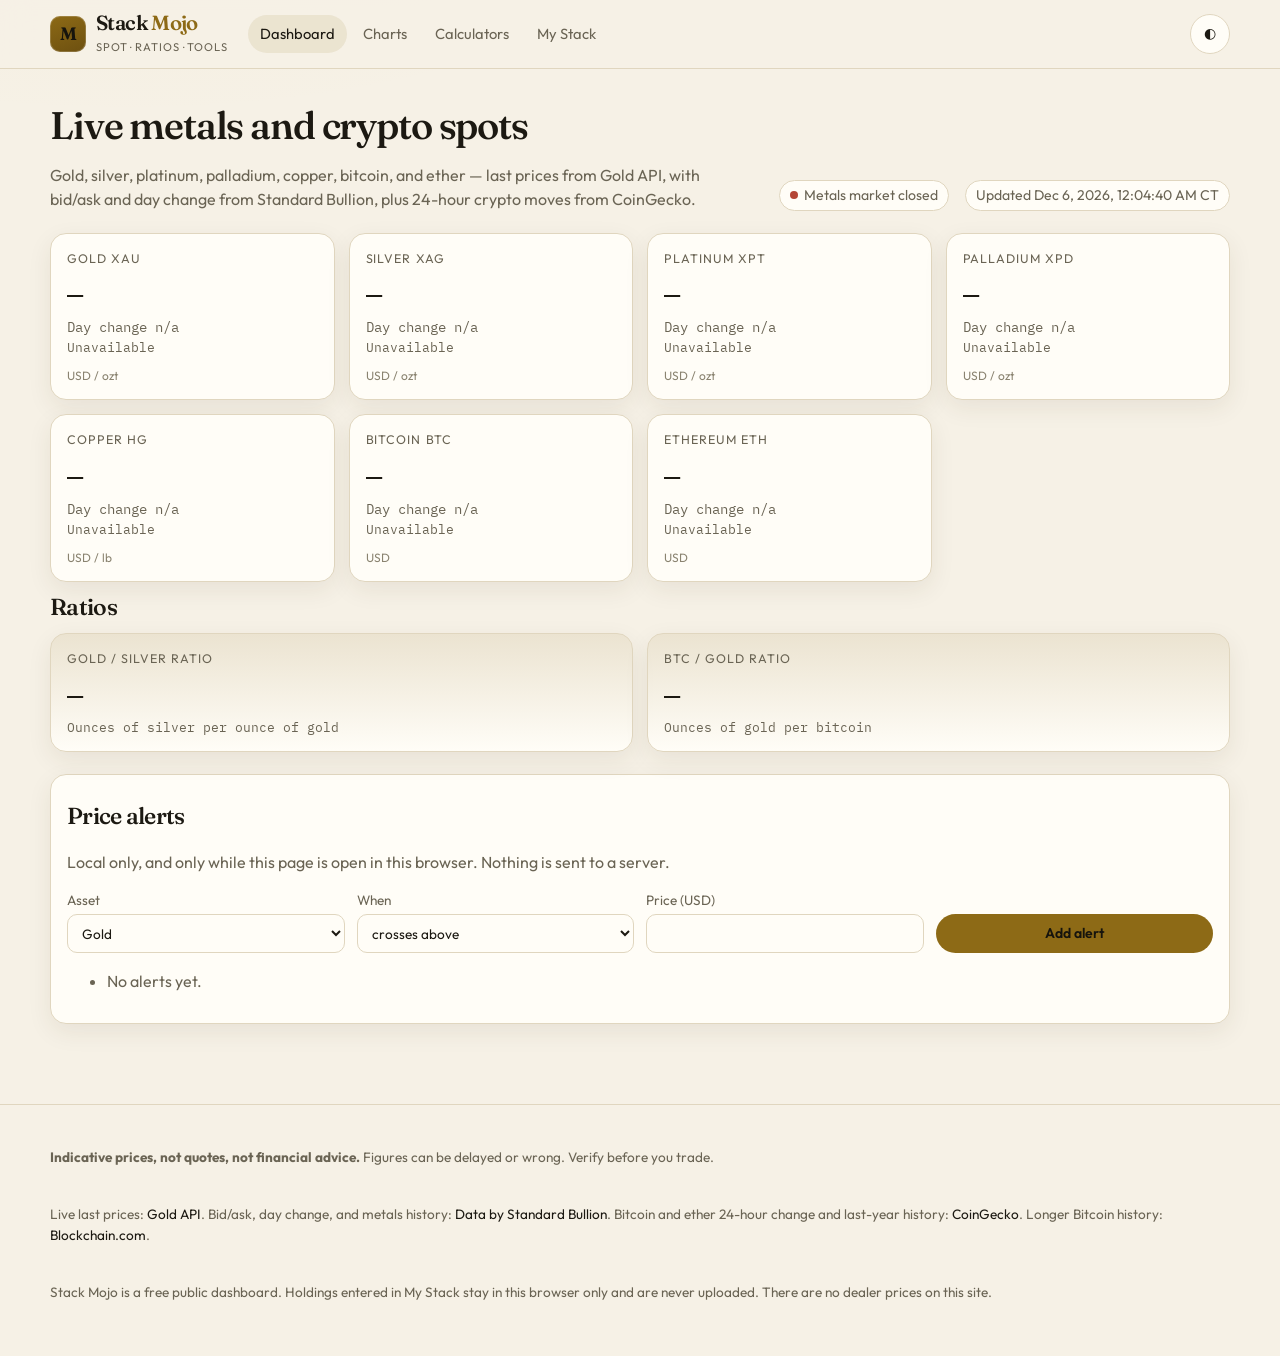
==== index.html @ 8f30abaa "Add Stack Mojo, a public metals and crypto spot dashboard. Static PWA with live Gold API last prices" ====
<!DOCTYPE html>
<html lang="en">
<head>
  <meta charset="utf-8">
  <meta name="viewport" content="width=device-width, initial-scale=1">
  <meta name="theme-color" content="#10120e">
  <meta name="description" content="Live gold, silver, platinum, palladium, copper, bitcoin and ether spots, ratios, and tools.">
  <title>Dashboard — Stack Mojo</title>
  <link rel="icon" href="assets/favicon.svg" type="image/svg+xml">
  <link rel="apple-touch-icon" href="assets/icons/icon-192.png">
  <link rel="manifest" href="manifest.webmanifest">
  <link rel="preconnect" href="https://fonts.googleapis.com">
  <link rel="preconnect" href="https://fonts.gstatic.com" crossorigin>
  <link href="https://fonts.googleapis.com/css2?family=Fraunces:opsz,wght@9..144,500;9..144,650&family=IBM+Plex+Mono:wght@400;500&family=Outfit:wght@400;500;600&display=swap" rel="stylesheet">
  <link rel="stylesheet" href="css/app.css">
  <script src="js/core.js"></script>

</head>
<body>
  <header class="site-header">
    <div class="wrap header-inner">
      <a class="brand" href="index.html">
        <span class="mark" aria-hidden="true">M</span>
        <span><span class="brand-name">Stack <span>Mojo</span></span><span class="brand-tag">Spot · Ratios · Tools</span></span>
      </a>
      <nav class="primary" aria-label="Primary">
        <a href="index.html"  aria-current="page">Dashboard</a>
        <a href="charts.html" >Charts</a>
        <a href="calculators.html" >Calculators</a>
        <a href="stack.html" >My Stack</a>
      </nav>
      <div class="header-actions">
        <button class="icon-btn" type="button" id="theme-toggle" title="Toggle theme" aria-label="Toggle color theme">◐</button>
      </div>
    </div>
  </header>

<main class="wrap">

    <section class="hero">
      <div>
        <h1>Live metals and crypto spots</h1>
        <p class="lede">Gold, silver, platinum, palladium, copper, bitcoin, and ether — last prices from Gold API, with bid/ask and day change from Standard Bullion, plus 24-hour crypto moves from CoinGecko.</p>
      </div>
      <div class="meta-row">
        <span class="pill" id="market-status"><span class="dot"></span> Checking market…</span>
        <span class="pill" id="last-updated">Updating…</span>
      </div>
    </section>
    <p class="notice" id="feed-error" hidden></p>
    <section class="grid quotes" id="quotes" aria-live="polite"></section>
    <h2>Ratios</h2>
    <section class="grid quotes" id="ratios"></section>
    <section class="card" id="alert-box" style="margin-top:22px">
      <h2>Price alerts</h2>
      <p class="muted">Local only, and only while this page is open in this browser. Nothing is sent to a server.</p>
      <form id="alert-form" class="form-grid" style="margin:12px 0">
        <label>Asset
          <select name="asset">
            <option value="xau">Gold</option><option value="xag">Silver</option>
            <option value="xpt">Platinum</option><option value="xpd">Palladium</option>
            <option value="hg">Copper</option><option value="btc">Bitcoin</option><option value="eth">Ethereum</option>
          </select>
        </label>
        <label>When
          <select name="op"><option value="above">crosses above</option><option value="below">crosses below</option></select>
        </label>
        <label>Price (USD)
          <input name="price" type="number" step="any" required>
        </label>
        <label>&nbsp;<button class="btn btn-gold" type="submit">Add alert</button></label>
      </form>
      <ul id="alert-list"></ul>
    </section>

</main>
  <script src="js/prices.js"></script>
  <script src="js/dashboard.js"></script>
  <script src="js/alerts.js"></script>

  <footer class="site-footer">
    <div class="wrap">
      <p><strong>Indicative prices, not quotes, not financial advice.</strong> Figures can be delayed or wrong. Verify before you trade.</p>
      <p>Live last prices: <a href="https://gold-api.com">Gold API</a>. Bid/ask, day change, and metals history: <a href="https://standardbullion.com">Data by Standard Bullion</a>. Bitcoin and ether 24-hour change and last-year history: <a href="https://www.coingecko.com">CoinGecko</a>. Longer Bitcoin history: <a href="https://www.blockchain.com">Blockchain.com</a>.</p>
      <p>Stack Mojo is a free public dashboard. Holdings entered in My Stack stay in this browser only and are never uploaded. There are no dealer prices on this site.</p>
    </div>
  </footer>
  <script>
    document.getElementById("theme-toggle")?.addEventListener("click", () => Mojo.toggleTheme());
  </script>
  <script src="js/sw-register.js"></script>
</body>
</html>
---- css/app.css ----
:root {
  --bg: #10120e;
  --bg-elev: #181b14;
  --bg-card: #1c2018;
  --bg-soft: #24281f;
  --line: #32382c;
  --line-strong: #4a5340;
  --text: #f3ebd4;
  --muted: #a39a82;
  --faint: #6f6a58;
  --gold: #e2b857;
  --gold-deep: #c4922a;
  --gold-dim: rgba(226, 184, 87, 0.14);
  --up: #7dcea0;
  --down: #e07a6a;
  --warn: #e0b86a;
  --shadow: 0 10px 30px rgba(0, 0, 0, 0.28);
  --radius: 16px;
  --font: "Outfit", "Segoe UI", sans-serif;
  --display: "Fraunces", Georgia, serif;
  --mono: "IBM Plex Mono", ui-monospace, monospace;
  color-scheme: dark;
}

[data-theme="light"] {
  --bg: #f6f1e6;
  --bg-elev: #fffdf7;
  --bg-card: #fffdf7;
  --bg-soft: #efe8d6;
  --line: #e0d6bf;
  --line-strong: #c9b894;
  --text: #1c1912;
  --muted: #6a6454;
  --faint: #8a8370;
  --gold: #8d6a16;
  --gold-deep: #6d5010;
  --gold-dim: rgba(141, 106, 22, 0.1);
  --up: #1e7a4a;
  --down: #b44535;
  --warn: #8a5a12;
  --shadow: 0 8px 24px rgba(70, 55, 20, 0.08);
  color-scheme: light;
}

* { box-sizing: border-box; }
html, body { margin: 0; padding: 0; }
html { scroll-behavior: smooth; }
body {
  font-family: var(--font);
  background:
    radial-gradient(1200px 500px at 10% -10%, rgba(226, 184, 87, 0.07), transparent 50%),
    var(--bg);
  color: var(--text);
  min-height: 100vh;
  line-height: 1.5;
}

a { color: var(--gold); text-decoration: none; }
a:hover { text-decoration: underline; }

.wrap { width: min(1180px, calc(100% - 32px)); margin: 0 auto; }

.site-header {
  position: sticky; top: 0; z-index: 40;
  background: color-mix(in srgb, var(--bg) 88%, transparent);
  backdrop-filter: blur(14px);
  border-bottom: 1px solid var(--line);
}
.header-inner {
  display: flex; align-items: center; gap: 20px;
  min-height: 68px;
}
.brand { display: flex; align-items: center; gap: 10px; color: inherit; text-decoration: none; }
.brand:hover { text-decoration: none; }
.mark {
  width: 36px; height: 36px; border-radius: 10px;
  background: linear-gradient(160deg, var(--gold), var(--gold-deep));
  color: #16140d;
  display: grid; place-items: center;
  font-family: var(--display);
  font-weight: 650;
  font-size: 18px;
  letter-spacing: -0.04em;
  box-shadow: inset 0 0 0 1px rgba(255,255,255,0.18);
}
.brand-name {
  font-family: var(--display);
  font-weight: 600;
  font-size: 1.28rem;
  letter-spacing: -0.03em;
  line-height: 1;
}
.brand-name span { color: var(--gold); }
.brand-tag { display: block; font-family: var(--font); font-size: 0.7rem; color: var(--muted); letter-spacing: 0.08em; text-transform: uppercase; margin-top: 3px; }

nav.primary { display: flex; gap: 4px; flex: 1; flex-wrap: wrap; }
nav.primary a {
  color: var(--muted);
  padding: 8px 12px;
  border-radius: 999px;
  text-decoration: none;
  font-size: 0.92rem;
}
nav.primary a:hover, nav.primary a[aria-current="page"] {
  color: var(--text);
  background: var(--gold-dim);
  text-decoration: none;
}

.header-actions { display: flex; gap: 8px; align-items: center; }
.icon-btn, .btn {
  border: 1px solid var(--line);
  background: var(--bg-elev);
  color: var(--text);
  border-radius: 999px;
  padding: 8px 12px;
  cursor: pointer;
  font: inherit;
  font-size: 0.88rem;
}
.btn-gold {
  background: var(--gold);
  color: #16140d;
  border-color: transparent;
  font-weight: 600;
}
.btn-gold:hover { filter: brightness(1.06); }
.icon-btn:hover, .btn:hover { border-color: var(--line-strong); }
.icon-btn { width: 40px; height: 40px; display: grid; place-items: center; padding: 0; }

main { padding: 28px 0 80px; }
.hero { display: flex; justify-content: space-between; gap: 16px; align-items: end; margin-bottom: 22px; flex-wrap: wrap; }
h1, h2, h3 { font-family: var(--display); font-weight: 550; letter-spacing: -0.03em; margin: 0 0 8px; }
h1 { font-size: clamp(1.8rem, 3vw, 2.5rem); }
h2 { font-size: 1.45rem; margin-top: 8px; }
.lede { color: var(--muted); max-width: 62ch; margin: 0; }

.meta-row { display: flex; flex-wrap: wrap; gap: 10px 16px; color: var(--muted); font-size: 0.88rem; }
.pill {
  display: inline-flex; align-items: center; gap: 6px;
  border: 1px solid var(--line);
  background: var(--bg-elev);
  border-radius: 999px;
  padding: 4px 10px;
}
.dot { width: 8px; height: 8px; border-radius: 50%; background: var(--faint); }
.dot.open { background: var(--up); box-shadow: 0 0 0 3px color-mix(in srgb, var(--up) 25%, transparent); }
.dot.closed { background: var(--down); }

.grid { display: grid; gap: 14px; }
.quotes { grid-template-columns: repeat(auto-fit, minmax(230px, 1fr)); }
.card {
  background: var(--bg-card);
  border: 1px solid var(--line);
  border-radius: var(--radius);
  padding: 16px 16px 14px;
  box-shadow: var(--shadow);
}
.card.ratio { background: linear-gradient(180deg, var(--gold-dim), var(--bg-card)); }
.card-label { color: var(--muted); font-size: 0.78rem; text-transform: uppercase; letter-spacing: 0.08em; }
.price {
  font-family: var(--mono);
  font-size: 1.7rem;
  font-weight: 500;
  letter-spacing: -0.03em;
  margin: 6px 0 2px;
}
.chg { font-family: var(--mono); font-size: 0.88rem; }
.chg.up { color: var(--up); }
.chg.down { color: var(--down); }
.chg.flat { color: var(--muted); }
.bidask, .sub { color: var(--muted); font-size: 0.8rem; font-family: var(--mono); }
.card footer.mini { margin-top: 10px; display: flex; justify-content: space-between; color: var(--faint); font-size: 0.75rem; }

.toolbar { display: flex; flex-wrap: wrap; gap: 8px; align-items: center; margin: 8px 0 14px; }
.seg { display: flex; border: 1px solid var(--line); border-radius: 999px; overflow: hidden; background: var(--bg-elev); }
.seg button {
  border: 0; background: transparent; color: var(--muted);
  padding: 7px 12px; cursor: pointer; font: inherit; font-size: 0.85rem;
}
.seg button[aria-pressed="true"] { background: var(--gold); color: #16140d; font-weight: 600; }
select, input, textarea {
  font: inherit; color: var(--text);
  background: var(--bg-elev);
  border: 1px solid var(--line);
  border-radius: 10px;
  padding: 8px 10px;
}
textarea { width: 100%; min-height: 120px; }
label { display: grid; gap: 4px; font-size: 0.85rem; color: var(--muted); }
.form-grid { display: grid; grid-template-columns: repeat(auto-fit, minmax(160px, 1fr)); gap: 12px; }

.chart-box { height: 420px; position: relative; }
.chart-box .placeholder { position: absolute; inset: 0; display: grid; place-items: center; color: var(--muted); }

table { width: 100%; border-collapse: collapse; font-size: 0.92rem; }
th, td { text-align: left; padding: 8px 8px; border-bottom: 1px solid var(--line); vertical-align: top; }
th { color: var(--muted); font-weight: 500; font-size: 0.78rem; text-transform: uppercase; letter-spacing: 0.06em; }
td.num, th.num { text-align: right; font-family: var(--mono); }
.tabs { display: flex; gap: 6px; flex-wrap: wrap; margin-bottom: 14px; }
.tabs button {
  border: 1px solid var(--line); background: var(--bg-elev); color: var(--muted);
  border-radius: 999px; padding: 7px 12px; cursor: pointer; font: inherit;
}
.tabs button[aria-selected="true"] { background: var(--gold); color: #16140d; border-color: transparent; font-weight: 600; }
.panel[hidden] { display: none !important; }

.notice {
  border: 1px solid var(--line);
  background: var(--gold-dim);
  border-radius: 12px;
  padding: 12px 14px;
  color: var(--text);
  font-size: 0.92rem;
}
.notice strong { color: var(--gold-deep); }
[data-theme="dark"] .notice strong { color: var(--gold); }

.calc-out {
  font-family: var(--mono);
  font-size: 1.15rem;
  background: var(--bg-soft);
  border-radius: 12px;
  padding: 14px;
  display: grid; gap: 6px;
}
.calc-out .big { font-size: 1.5rem; color: var(--gold); }

.site-footer {
  border-top: 1px solid var(--line);
  padding: 28px 0 40px;
  color: var(--muted);
  font-size: 0.85rem;
}
.site-footer .wrap { display: grid; gap: 10px; }
.site-footer a { color: var(--text); }

.hidden { display: none !important; }
.muted { color: var(--muted); }
.right { margin-left: auto; }

@media (max-width: 720px) {
  .header-inner { flex-wrap: wrap; padding: 8px 0 10px; }
  nav.primary { order: 3; width: 100%; }
  .price { font-size: 1.4rem; }
  .chart-box { height: 320px; }
  .brand-tag { display: none; }
}

@media (prefers-reduced-motion: reduce) {
  html { scroll-behavior: auto; }
  * { transition: none !important; }
}
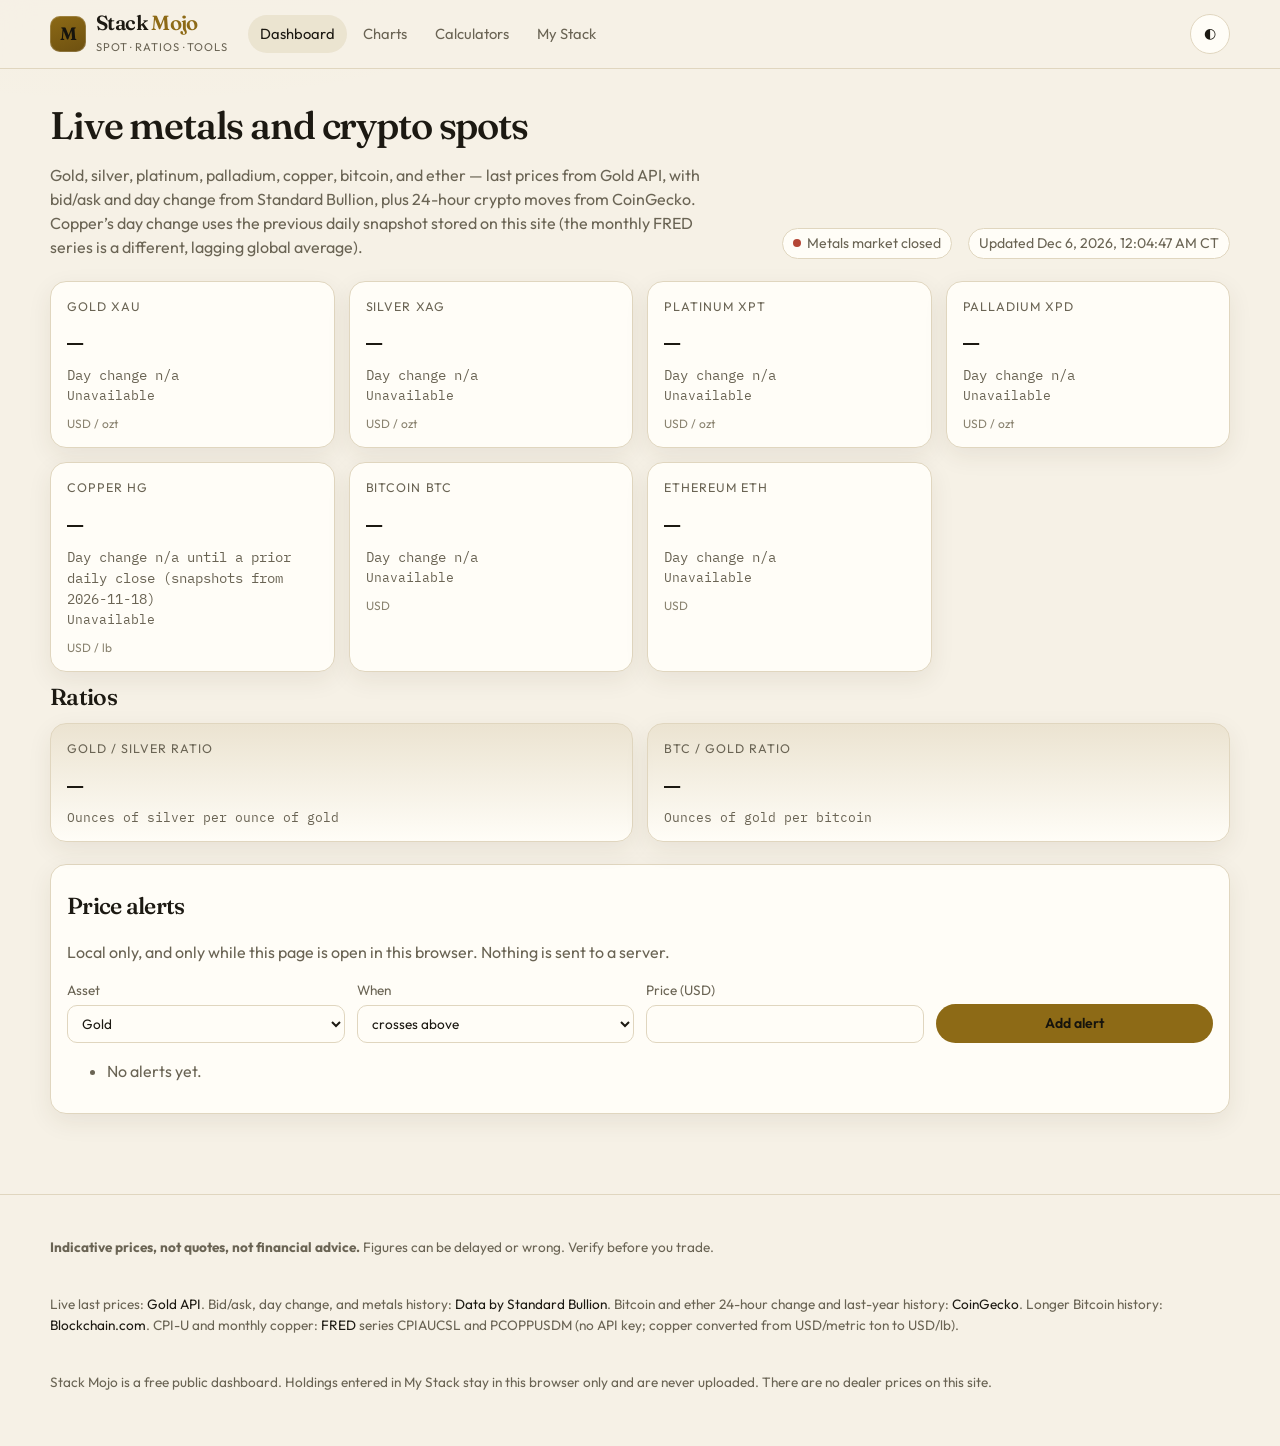
==== commit 43c20d75: "Add CPI overlay, copper history and day change, and US set silver table. Fetch FRED CPIAUCSL and PCO" ====
--- a/index.html
+++ b/index.html
@@ -40,7 +40,7 @@
     <section class="hero">
       <div>
         <h1>Live metals and crypto spots</h1>
-        <p class="lede">Gold, silver, platinum, palladium, copper, bitcoin, and ether — last prices from Gold API, with bid/ask and day change from Standard Bullion, plus 24-hour crypto moves from CoinGecko.</p>
+        <p class="lede">Gold, silver, platinum, palladium, copper, bitcoin, and ether — last prices from Gold API, with bid/ask and day change from Standard Bullion, plus 24-hour crypto moves from CoinGecko. Copper’s day change uses the previous daily snapshot stored on this site (the monthly FRED series is a different, lagging global average).</p>
       </div>
       <div class="meta-row">
         <span class="pill" id="market-status"><span class="dot"></span> Checking market…</span>
@@ -81,7 +81,7 @@
   <footer class="site-footer">
     <div class="wrap">
       <p><strong>Indicative prices, not quotes, not financial advice.</strong> Figures can be delayed or wrong. Verify before you trade.</p>
-      <p>Live last prices: <a href="https://gold-api.com">Gold API</a>. Bid/ask, day change, and metals history: <a href="https://standardbullion.com">Data by Standard Bullion</a>. Bitcoin and ether 24-hour change and last-year history: <a href="https://www.coingecko.com">CoinGecko</a>. Longer Bitcoin history: <a href="https://www.blockchain.com">Blockchain.com</a>.</p>
+      <p>Live last prices: <a href="https://gold-api.com">Gold API</a>. Bid/ask, day change, and metals history: <a href="https://standardbullion.com">Data by Standard Bullion</a>. Bitcoin and ether 24-hour change and last-year history: <a href="https://www.coingecko.com">CoinGecko</a>. Longer Bitcoin history: <a href="https://www.blockchain.com">Blockchain.com</a>. CPI-U and monthly copper: <a href="https://fred.stlouisfed.org">FRED</a> series CPIAUCSL and PCOPPUSDM (no API key; copper converted from USD/metric ton to USD/lb).</p>
       <p>Stack Mojo is a free public dashboard. Holdings entered in My Stack stay in this browser only and are never uploaded. There are no dealer prices on this site.</p>
     </div>
   </footer>
--- a/css/app.css
+++ b/css/app.css
@@ -239,6 +239,39 @@
 .muted { color: var(--muted); }
 .right { margin-left: auto; }
 
+
+.toggle {
+  display: inline-flex;
+  align-items: center;
+  gap: 8px;
+  font-size: 0.9rem;
+  color: var(--text);
+  cursor: pointer;
+  user-select: none;
+}
+.toggle input { accent-color: var(--gold); width: 1rem; height: 1rem; }
+
+.sets-toolbar {
+  display: flex;
+  flex-wrap: wrap;
+  gap: 14px 18px;
+  align-items: end;
+  margin: 12px 0 16px;
+}
+.table-wrap { overflow-x: auto; max-height: 640px; overflow-y: auto; border: 1px solid var(--line); border-radius: 12px; }
+.sets-table { margin: 0; }
+.sets-table thead th { position: sticky; top: 0; background: var(--bg-elev); z-index: 1; }
+.sets-table .set-name { font-weight: 600; }
+.sets-table .row-note { color: var(--muted); font-size: 0.82rem; margin-top: 4px; max-width: 42rem; }
+.sets-table .row-coins { font-size: 0.88rem; max-width: 28rem; }
+.sets-table tr.highlight { background: var(--gold-dim); }
+.sets-table tr.varies td.num, .sets-table tr.none td.num { color: var(--muted); font-style: italic; font-family: var(--sans, inherit); }
+
+.footnotes { margin-top: 22px; font-size: 0.88rem; color: var(--muted); display: grid; gap: 8px; }
+.footnotes h3 { color: var(--text); font-size: 0.95rem; margin: 8px 0 0; }
+.footnotes ol, .footnotes ul { margin: 0; padding-left: 1.2rem; display: grid; gap: 6px; }
+.footnotes a { color: var(--text); }
+
 @media (max-width: 720px) {
   .header-inner { flex-wrap: wrap; padding: 8px 0 10px; }
   nav.primary { order: 3; width: 100%; }
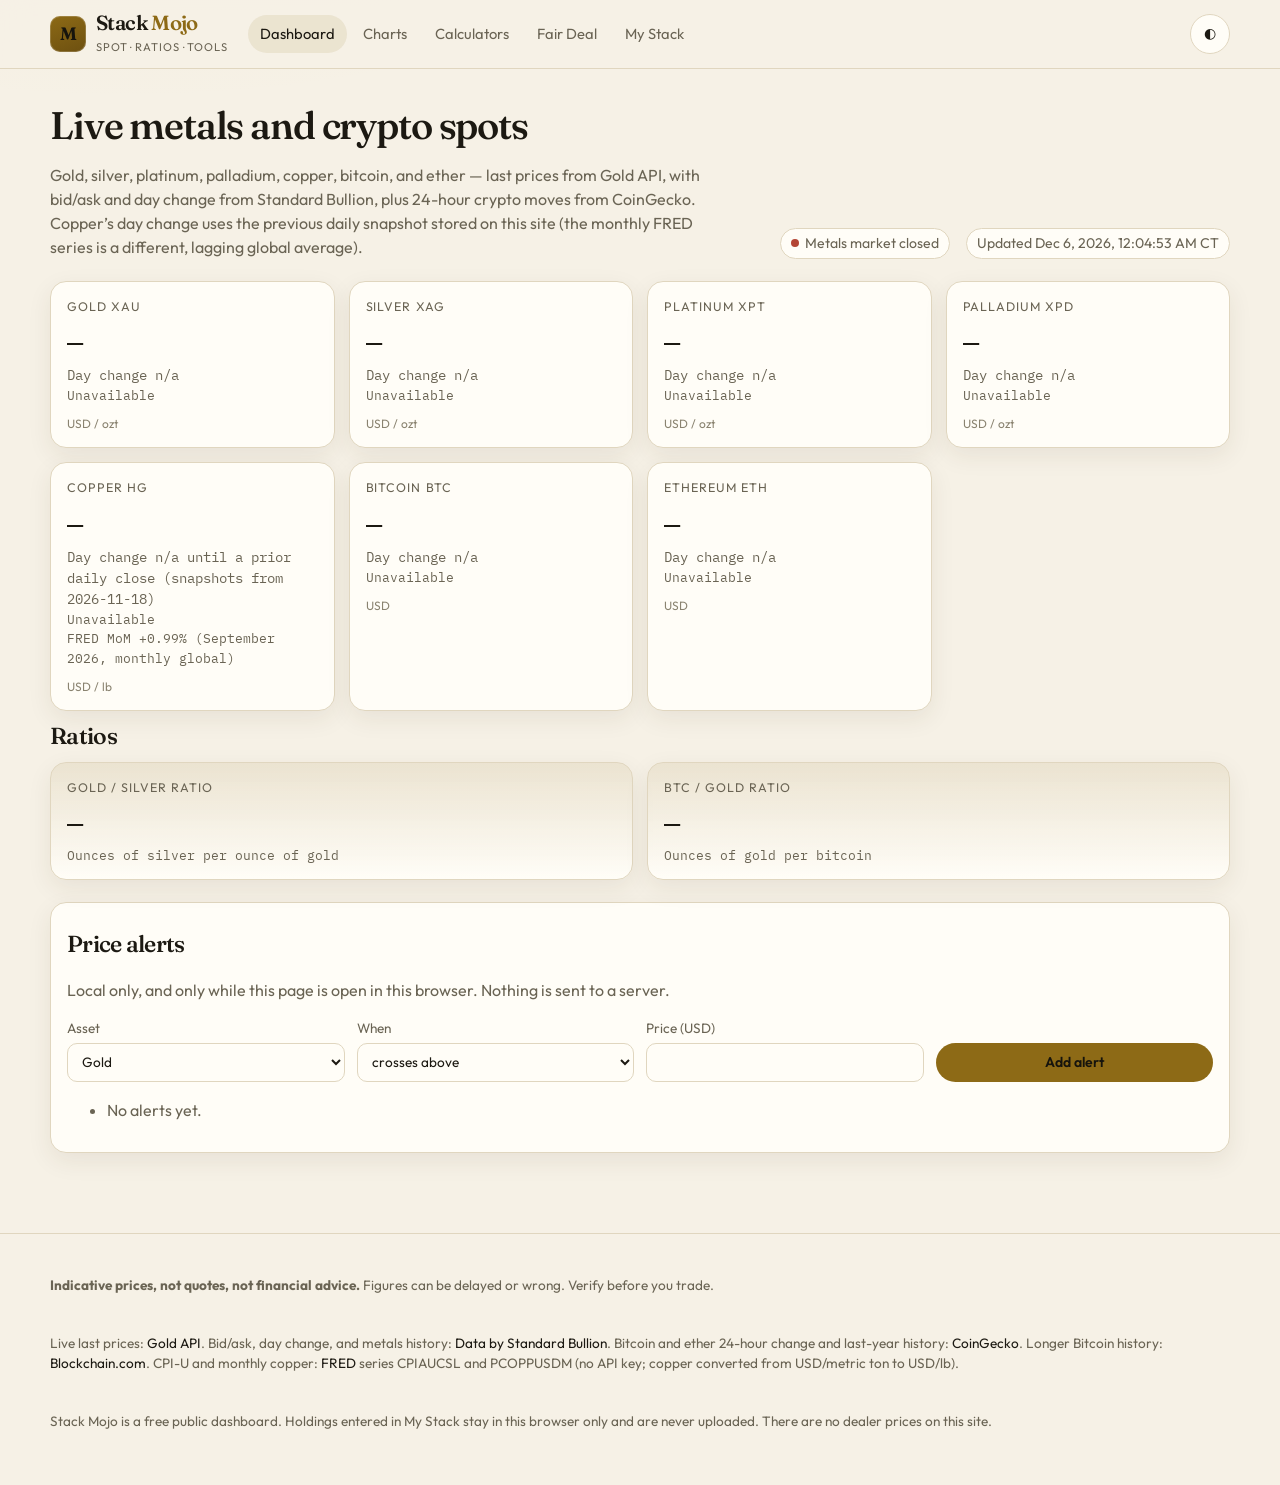
==== commit d5ea1366: "Add a Fair Deal peer-to-peer calculator and guide. New Fair Deal page splits a user-typed dealer bid" ====
--- a/index.html
+++ b/index.html
@@ -27,6 +27,7 @@
         <a href="index.html"  aria-current="page">Dashboard</a>
         <a href="charts.html" >Charts</a>
         <a href="calculators.html" >Calculators</a>
+        <a href="fair-deal.html" >Fair Deal</a>
         <a href="stack.html" >My Stack</a>
       </nav>
       <div class="header-actions">
--- a/css/app.css
+++ b/css/app.css
@@ -272,6 +272,65 @@
 .footnotes ol, .footnotes ul { margin: 0; padding-left: 1.2rem; display: grid; gap: 6px; }
 .footnotes a { color: var(--text); }
 
+
+.fair-layout {
+  display: grid;
+  grid-template-columns: repeat(2, minmax(0, 1fr));
+  gap: 18px;
+  align-items: start;
+}
+.split-label { display: grid; gap: 8px; margin-top: 16px; }
+.split-label input[type="range"] {
+  width: 100%;
+  accent-color: var(--gold);
+  padding: 0;
+  background: transparent;
+  border: 0;
+}
+.split-ends {
+  display: flex;
+  justify-content: space-between;
+  gap: 8px;
+  font-size: 0.75rem;
+  color: var(--muted);
+  margin-top: 4px;
+}
+.fd-actions { display: flex; flex-wrap: wrap; gap: 8px; margin-top: 16px; }
+.fd-range { margin-top: 10px; }
+.fd-range-track {
+  position: relative;
+  height: 12px;
+  border-radius: 999px;
+  background: var(--bg-soft);
+  border: 1px solid var(--line);
+  margin: 8px 0 6px;
+}
+.fd-range-fill {
+  position: absolute;
+  top: 0; bottom: 0;
+  left: 25%;
+  width: 50%;
+  background: var(--gold-dim);
+  border-radius: 999px;
+}
+.fd-range-mark {
+  position: absolute;
+  top: -4px;
+  width: 4px;
+  height: 20px;
+  margin-left: -2px;
+  background: var(--gold);
+  border-radius: 2px;
+  left: 50%;
+}
+.checklist, .trade-list { margin: 10px 0 0; padding-left: 1.2rem; display: grid; gap: 8px; }
+.checklist li, .trade-list li { padding-left: 4px; }
+.trade-list a { font-weight: 600; }
+
+@media (max-width: 860px) {
+  .fair-layout { grid-template-columns: 1fr; }
+}
+
 @media (max-width: 720px) {
   .header-inner { flex-wrap: wrap; padding: 8px 0 10px; }
   nav.primary { order: 3; width: 100%; }
